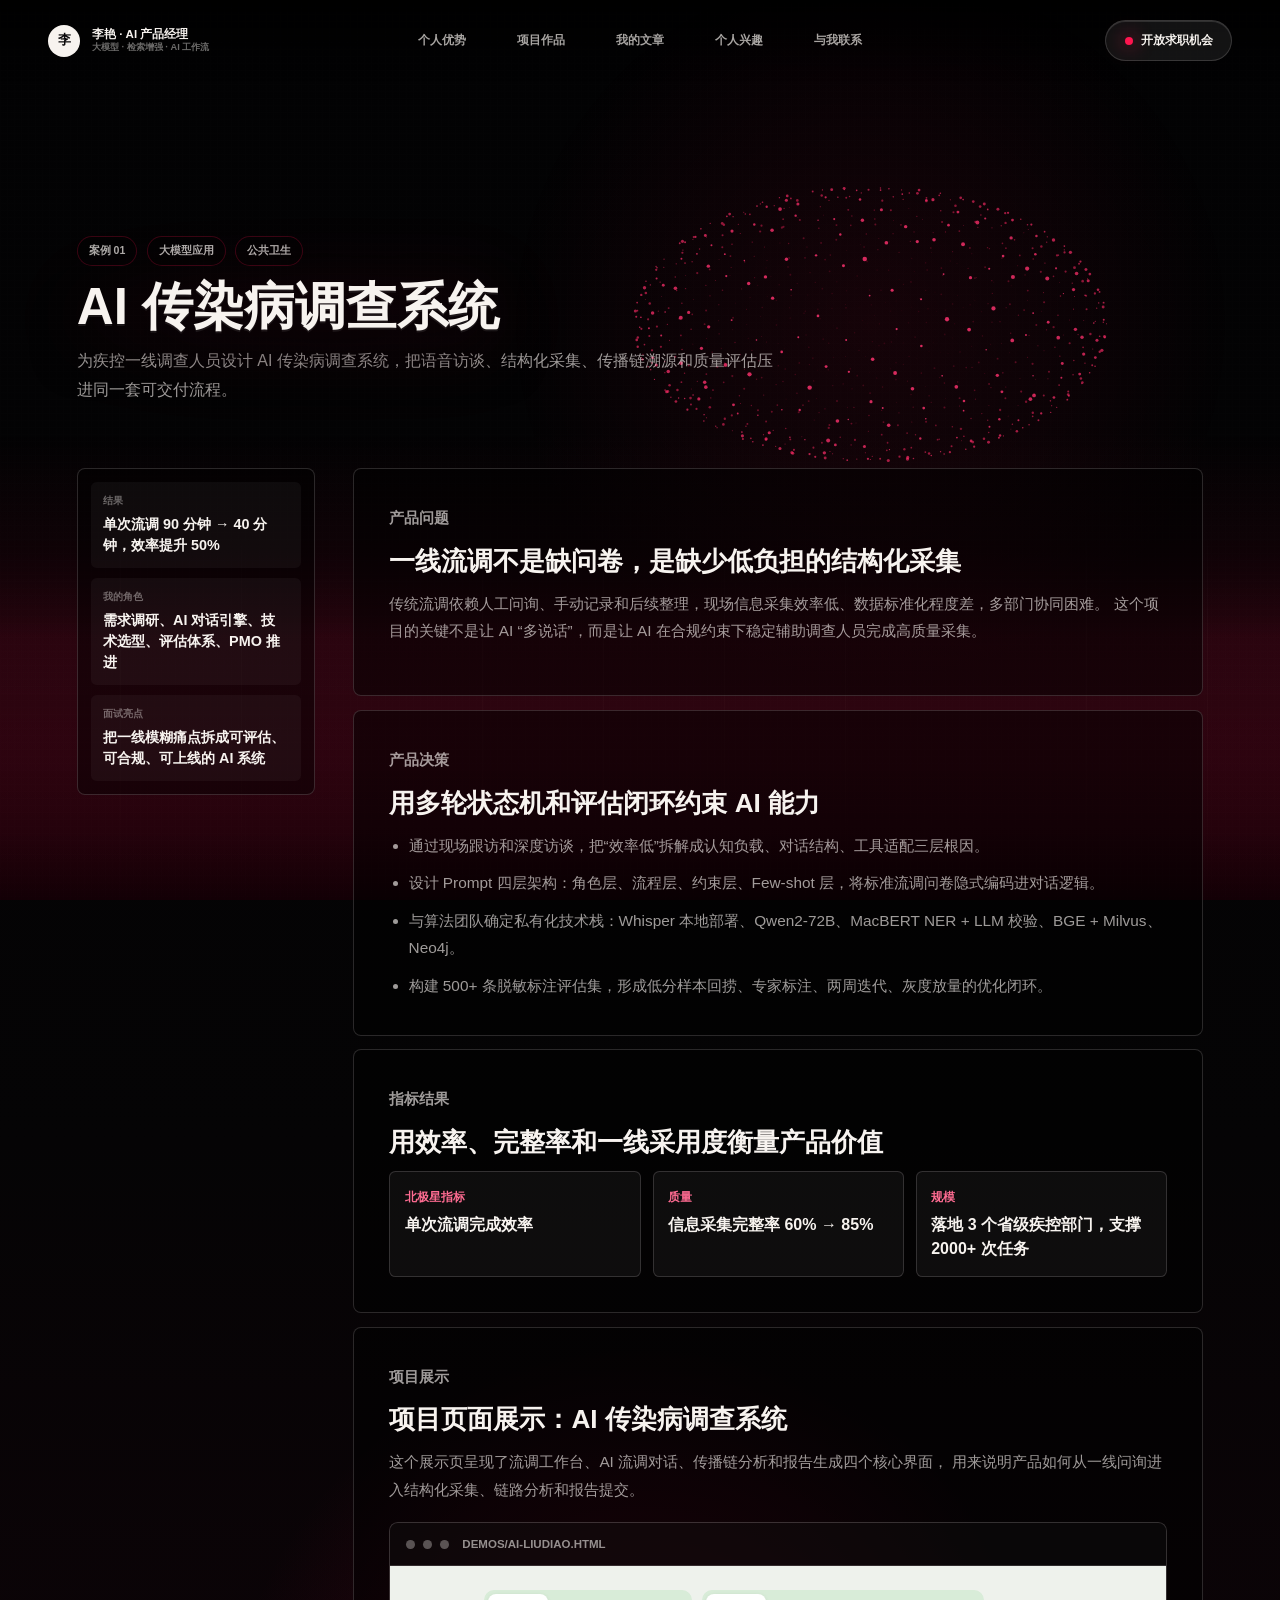
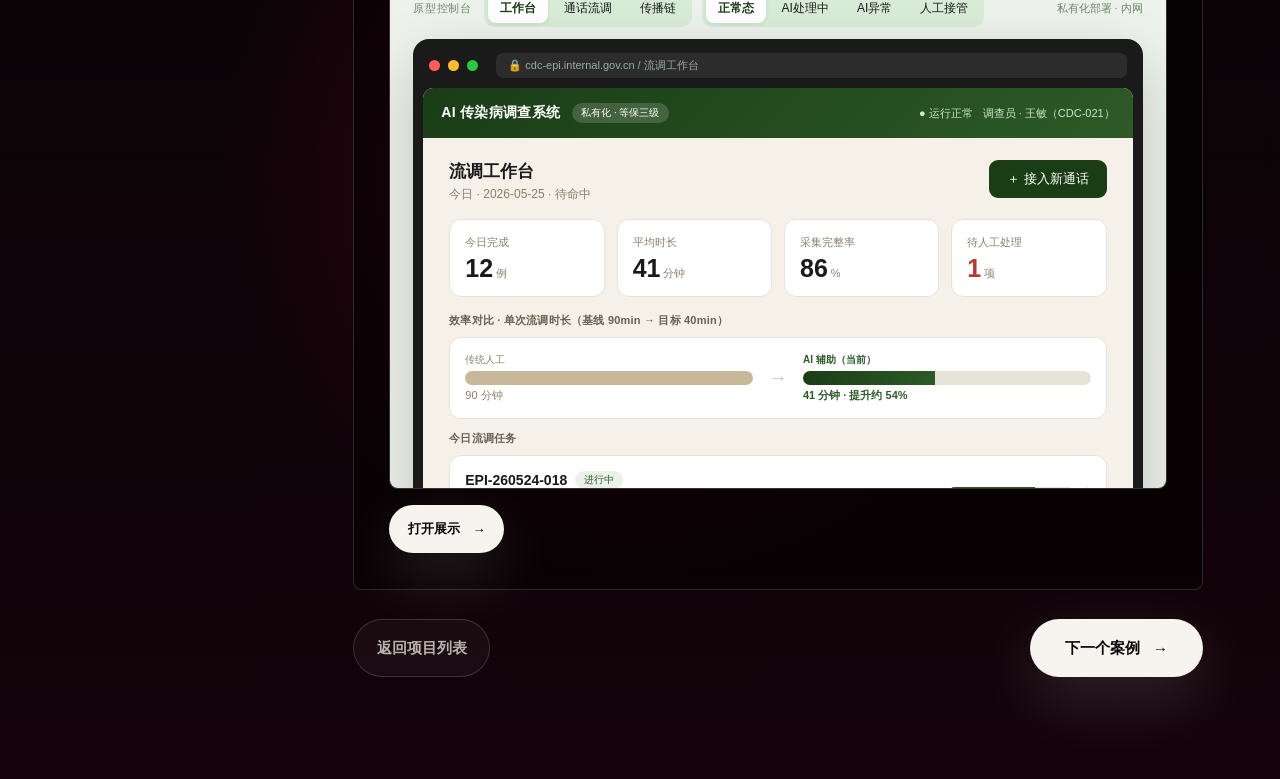
==== cases/agent.html @ 1dc25d62 "Replace all files with LIYANAI.COM local project files - Remove old particle-effect files, CONFIG.js" ====
<!DOCTYPE html>
<html lang="zh-CN">
  <head>
    <meta charset="UTF-8" />
    <meta name="viewport" content="width=device-width, initial-scale=1.0" />
    <title>Case 01 · AI 传染病调查系统</title>
    <meta name="description" content="李艳 AI 产品经理作品集案例：AI 传染病调查系统的对话引擎、信息抽取、评估体系和合规落地。" />
    <link rel="stylesheet" href="../styles.css" />
  </head>
  <body class="detail-page">
    <canvas id="particle-field" aria-hidden="true"></canvas>
    <div class="grain" aria-hidden="true"></div>

    <header class="site-header">
      <a class="brand" href="../index.html#top" aria-label="返回首页">
        <span class="brand-mark">李</span>
        <span>
          <strong>李艳 · AI 产品经理</strong>
          <small>大模型 · 检索增强 · AI 工作流</small>
        </span>
      </a>
      <nav class="main-nav" aria-label="主导航">
        <a href="../index.html#profile">个人优势</a>
        <a href="../index.html#work">项目作品</a>
        <a href="../index.html#writing">我的文章</a>
        <a href="../index.html#interest">个人兴趣</a>
        <a href="../index.html#contact">与我联系</a>
      </nav>
      <a class="availability" href="mailto:1836883018@qq.com">
        <span></span>
        开放求职机会
      </a>
    </header>

    <main>
      <section class="detail-hero">
        <div class="detail-hero-inner reveal">
          <div class="detail-meta">
            <span>案例 01</span>
            <span>大模型应用</span>
            <span>公共卫生</span>
          </div>
          <h1>AI 传染病调查系统</h1>
          <p>
            为疾控一线调查人员设计 AI 传染病调查系统，把语音访谈、结构化采集、传播链溯源和质量评估压进同一套可交付流程。
          </p>
        </div>
      </section>

      <section class="detail-shell">
        <aside class="detail-side reveal">
          <div>
            <span>结果</span>
            <strong>单次流调 90 分钟 → 40 分钟，效率提升 50%</strong>
          </div>
          <div>
            <span>我的角色</span>
            <strong>需求调研、AI 对话引擎、技术选型、评估体系、PMO 推进</strong>
          </div>
          <div>
            <span>面试亮点</span>
            <strong>把一线模糊痛点拆成可评估、可合规、可上线的 AI 系统</strong>
          </div>
        </aside>

        <div class="detail-content">
          <article class="detail-section reveal">
            <p class="section-kicker">产品问题</p>
            <h2>一线流调不是缺问卷，是缺少低负担的结构化采集</h2>
            <p>
              传统流调依赖人工问询、手动记录和后续整理，现场信息采集效率低、数据标准化程度差，多部门协同困难。
              这个项目的关键不是让 AI “多说话”，而是让 AI 在合规约束下稳定辅助调查人员完成高质量采集。
            </p>
          </article>

          <article class="detail-section reveal">
            <p class="section-kicker">产品决策</p>
            <h2>用多轮状态机和评估闭环约束 AI 能力</h2>
            <ul>
              <li>通过现场跟访和深度访谈，把“效率低”拆解成认知负载、对话结构、工具适配三层根因。</li>
              <li>设计 Prompt 四层架构：角色层、流程层、约束层、Few-shot 层，将标准流调问卷隐式编码进对话逻辑。</li>
              <li>与算法团队确定私有化技术栈：Whisper 本地部署、Qwen2-72B、MacBERT NER + LLM 校验、BGE + Milvus、Neo4j。</li>
              <li>构建 500+ 条脱敏标注评估集，形成低分样本回捞、专家标注、两周迭代、灰度放量的优化闭环。</li>
            </ul>
          </article>

          <article class="detail-section reveal">
            <p class="section-kicker">指标结果</p>
            <h2>用效率、完整率和一线采用度衡量产品价值</h2>
            <div class="detail-grid">
              <div>
                <span>北极星指标</span>
                <strong>单次流调完成效率</strong>
              </div>
              <div>
                <span>质量</span>
                <strong>信息采集完整率 60% → 85%</strong>
              </div>
              <div>
                <span>规模</span>
                <strong>落地 3 个省级疾控部门，支撑 2000+ 次任务</strong>
              </div>
            </div>
          </article>

          <article class="detail-section reveal">
            <p class="section-kicker">项目展示</p>
            <h2>项目页面展示：AI 传染病调查系统</h2>
            <p>
              这个展示页呈现了流调工作台、AI 流调对话、传播链分析和报告生成四个核心界面，
              用来说明产品如何从一线问询进入结构化采集、链路分析和报告提交。
            </p>
            <div class="demo-frame-shell">
              <div class="demo-frame-top">
                <span></span><span></span><span></span>
                <strong>demos/ai-liudiao.html</strong>
              </div>
              <iframe class="demo-frame" src="../demos/ai-liudiao.html" title="AI 传染病调查系统页面展示"></iframe>
            </div>
            <div class="demo-actions">
              <a class="primary-cta mini-cta" href="../demos/ai-liudiao.html" target="_blank" rel="noreferrer">
                打开展示
                <span aria-hidden="true">→</span>
              </a>
            </div>
          </article>

          <div class="detail-nav">
            <a class="ghost-cta" href="../index.html#work">返回项目列表</a>
            <a class="primary-cta" href="./rag.html">
              下一个案例
              <span aria-hidden="true">→</span>
            </a>
          </div>
        </div>
      </section>
    </main>

    <script src="../script.js"></script>
  </body>
</html>
---- styles.css ----
:root {
  --bg: #030304;
  --ink: #f7f3ef;
  --muted: rgba(247, 243, 239, 0.64);
  --soft: rgba(247, 243, 239, 0.12);
  --line: rgba(247, 243, 239, 0.16);
  --red: #ff154f;
  --red-deep: #8b052b;
  --rose: #ff6c92;
  --green: #a8ffca;
  --amber: #ffd081;
  --blue: #51a7ff;
  --panel: rgba(255, 255, 255, 0.055);
  color-scheme: dark;
}

* {
  box-sizing: border-box;
}

html {
  scroll-behavior: smooth;
}

body {
  margin: 0;
  min-height: 100vh;
  background:
    radial-gradient(circle at 50% 74%, rgba(154, 8, 48, 0.35), transparent 26rem),
    linear-gradient(180deg, #020203 0%, #050405 48%, #14030a 100%);
  color: var(--ink);
  font-family:
    Inter, "SF Pro Display", "PingFang SC", "Microsoft YaHei", Arial, sans-serif;
  letter-spacing: 0;
  overflow-x: hidden;
}

body.modal-open {
  overflow: hidden;
}

body::before {
  content: "";
  position: fixed;
  inset: auto 0 0;
  height: 42vh;
  pointer-events: none;
  background:
    linear-gradient(180deg, transparent, rgba(255, 17, 77, 0.08) 32%, rgba(4, 0, 2, 0.94)),
    repeating-linear-gradient(
      90deg,
      transparent 0 7.5rem,
      rgba(255, 255, 255, 0.025) 7.5rem 7.55rem
    );
  mask-image: linear-gradient(transparent, black 30%);
  z-index: 0;
}

a {
  color: inherit;
  text-decoration: none;
}

button {
  border: 0;
  color: inherit;
  font: inherit;
}

#particle-field {
  position: fixed;
  inset: 0;
  width: 100%;
  height: 100%;
  z-index: 0;
  pointer-events: none;
}

.grain {
  position: fixed;
  inset: 0;
  pointer-events: none;
  opacity: 0.18;
  z-index: 1;
  background-image:
    linear-gradient(rgba(255, 255, 255, 0.03) 1px, transparent 1px),
    linear-gradient(90deg, rgba(255, 255, 255, 0.025) 1px, transparent 1px);
  background-size: 7px 7px;
  mix-blend-mode: overlay;
}

.site-header {
  position: fixed;
  top: 0;
  left: 0;
  right: 0;
  z-index: 10;
  display: grid;
  grid-template-columns: 1fr auto 1fr;
  align-items: center;
  gap: 1rem;
  padding: 1.25rem clamp(1rem, 4vw, 3rem);
  background: linear-gradient(180deg, rgba(0, 0, 0, 0.78), transparent);
}

.brand,
.availability,
.main-nav {
  display: flex;
  align-items: center;
}

.brand {
  justify-self: start;
  gap: 0.75rem;
  min-width: 0;
}

.brand-mark {
  display: grid;
  width: 2rem;
  height: 2rem;
  place-items: center;
  border-radius: 50%;
  background: var(--ink);
  color: #080709;
  font-size: 0.8rem;
  font-weight: 900;
}

.brand strong,
.brand small,
.main-nav a,
.availability,
.eyebrow,
.section-kicker,
.work-index {
  font-size: 0.72rem;
  font-weight: 800;
  text-transform: uppercase;
}

.brand strong,
.brand small {
  display: block;
  line-height: 1;
}

.brand small {
  margin-top: 0.2rem;
  color: rgba(247, 243, 239, 0.44);
  font-size: 0.58rem;
}

.main-nav {
  justify-self: center;
  gap: clamp(1.2rem, 4vw, 3.3rem);
}

.main-nav a {
  color: rgba(247, 243, 239, 0.68);
  transition: color 180ms ease;
}

.main-nav a:hover {
  color: var(--ink);
}

.availability {
  justify-self: end;
  gap: 0.5rem;
  width: fit-content;
  padding: 0.75rem 1.15rem;
  border: 1px solid var(--line);
  border-radius: 999px;
  background: rgba(255, 255, 255, 0.07);
  box-shadow: inset 0 1px 0 rgba(255, 255, 255, 0.12);
  cursor: pointer;
}

.availability span,
.eyebrow span {
  width: 0.5rem;
  height: 0.5rem;
  border-radius: 50%;
  background: var(--red);
  box-shadow: 0 0 1.2rem var(--red);
}

main {
  position: relative;
  z-index: 2;
}

.hero {
  min-height: 100svh;
  display: grid;
  grid-template-columns: minmax(0, 0.95fr) minmax(20rem, 0.55fr);
  align-items: center;
  gap: clamp(2rem, 6vw, 5.5rem);
  padding: 8rem clamp(1rem, 6vw, 6rem) 5rem;
  position: relative;
}

.hero-core {
  width: min(56rem, 100%);
  text-align: left;
  position: relative;
  z-index: 2;
}

.eyebrow {
  display: inline-flex;
  align-items: center;
  gap: 0.65rem;
  margin: 0 0 1.55rem;
  padding: 0.58rem 0.9rem;
  color: rgba(247, 243, 239, 0.7);
  border: 1px solid rgba(255, 21, 79, 0.2);
  border-radius: 999px;
  background: rgba(0, 0, 0, 0.36);
  backdrop-filter: blur(10px);
}

h1,
h2,
h3,
p {
  margin-top: 0;
}

h1 {
  margin-bottom: 1.3rem;
  font-family:
    "SF Pro Display", "PingFang SC", "Microsoft YaHei", Inter, Arial, sans-serif;
  font-size: clamp(3.6rem, 8.8vw, 8rem);
  line-height: 0.92;
  font-weight: 900;
  letter-spacing: 0;
  text-transform: none;
  text-shadow:
    0 0.1rem 0 rgba(255, 255, 255, 0.08),
    0 1.6rem 3rem rgba(0, 0, 0, 0.68);
  filter: drop-shadow(0 0 2.2rem rgba(255, 21, 79, 0.12));
}

h1 span {
  display: block;
}

h1 span:first-child {
  color: rgba(247, 243, 239, 0.78);
  font-size: 0.48em;
  line-height: 1.05;
}

h1 span:last-child {
  background: linear-gradient(90deg, var(--ink), rgba(255, 255, 255, 0.82), var(--rose));
  -webkit-background-clip: text;
  background-clip: text;
  color: transparent;
}

.hero-tags {
  display: flex;
  flex-wrap: wrap;
  gap: 0.65rem;
  margin: 0 0 1.5rem;
}

.hero-tags span {
  padding: 0.58rem 0.78rem;
  border: 1px solid rgba(255, 21, 79, 0.2);
  border-radius: 999px;
  background: rgba(255, 255, 255, 0.045);
  color: rgba(247, 243, 239, 0.74);
  font-size: 0.76rem;
  font-weight: 850;
}

.robot-hero {
  position: absolute;
  right: clamp(1rem, 2.4vw, 2.8rem);
  top: 23%;
  display: grid;
  justify-items: center;
  gap: 1rem;
  z-index: 3;
  transform: scale(0.9);
  transform-origin: top right;
}

.robot-bot {
  position: relative;
  display: block;
  width: 4.4rem;
  height: 5.8rem;
  filter: drop-shadow(0 1rem 1.8rem rgba(81, 167, 255, 0.25));
  animation: botFloat 3.8s ease-in-out infinite;
}

.robot-antenna {
  position: absolute;
  left: 50%;
  top: 0;
  width: 1.7rem;
  height: 1.4rem;
  border-top: 2px solid rgba(81, 167, 255, 0.85);
  border-right: 2px solid rgba(81, 167, 255, 0.85);
  transform: translateX(-4%) rotate(-22deg);
}

.robot-antenna::after {
  content: "";
  position: absolute;
  right: -0.35rem;
  top: -0.35rem;
  width: 0.55rem;
  height: 0.55rem;
  border-radius: 0.15rem;
  background: var(--blue);
  box-shadow: 0 0 0.9rem var(--blue);
}

.robot-head {
  position: absolute;
  left: 50%;
  top: 1rem;
  display: block;
  width: 3.6rem;
  height: 3rem;
  transform: translateX(-50%);
  border: 0.22rem solid rgba(255, 255, 255, 0.9);
  border-radius: 0.55rem;
  background:
    radial-gradient(circle at 20% 75%, var(--rose) 0 0.18rem, transparent 0.2rem),
    linear-gradient(145deg, #72beff, #216ddf);
  box-shadow:
    inset 0 0.25rem 0 rgba(255, 255, 255, 0.22),
    0 0 1.2rem rgba(81, 167, 255, 0.32);
}

.robot-head::before,
.robot-head::after {
  content: "";
  position: absolute;
  top: 0.95rem;
  width: 0.28rem;
  height: 0.56rem;
  border-radius: 999px;
  background: #0b1f3a;
}

.robot-head::before {
  left: 1rem;
}

.robot-head::after {
  right: 1rem;
}

.robot-head i {
  position: absolute;
  bottom: 0.7rem;
  width: 0.45rem;
  height: 0.45rem;
  border-radius: 50%;
  background: var(--rose);
}

.robot-head i:first-child {
  left: 0.45rem;
}

.robot-head i:last-child {
  right: 0.45rem;
}

.robot-body {
  position: absolute;
  left: 50%;
  bottom: 0.18rem;
  width: 2.2rem;
  height: 1.85rem;
  transform: translateX(-50%);
  border: 0.18rem solid rgba(255, 255, 255, 0.86);
  border-radius: 0.35rem;
  background: linear-gradient(180deg, #f4f7ff, #a9c7ff);
}

.robot-body::before,
.robot-body::after {
  content: "";
  position: absolute;
  top: 0.08rem;
  width: 0.38rem;
  height: 1.35rem;
  border-radius: 999px;
  background: rgba(255, 255, 255, 0.9);
}

.robot-body::before {
  left: -0.7rem;
  transform: rotate(30deg);
}

.robot-body::after {
  right: -0.7rem;
  transform: rotate(-30deg);
}

.robot-bubble {
  width: 13.5rem;
  padding: 0.85rem 1rem;
  border: 1px solid rgba(255, 255, 255, 0.16);
  border-radius: 0.5rem;
  background: rgba(0, 0, 0, 0.46);
  backdrop-filter: blur(18px);
}

.robot-bubble span,
.assistant-status {
  color: var(--rose);
  font-size: 0.66rem;
  font-weight: 900;
  text-transform: uppercase;
}

.robot-bubble strong {
  display: block;
  margin-top: 0.4rem;
  font-size: 0.8rem;
  line-height: 1.45;
}

@keyframes botFloat {
  0%,
  100% {
    transform: translateY(0);
  }
  50% {
    transform: translateY(-0.55rem);
  }
}

.hero-copy {
  width: min(39rem, 100%);
  margin: 0 0 2.2rem;
  color: var(--muted);
  font-size: clamp(1rem, 1.55vw, 1.15rem);
  line-height: 1.9;
}

.hero-copy strong {
  color: var(--ink);
}

.hero-actions,
.contact-actions {
  display: flex;
  justify-content: flex-start;
  align-items: center;
  gap: 1rem;
  flex-wrap: wrap;
}

.primary-cta,
.ghost-cta {
  display: inline-flex;
  min-height: 3.6rem;
  align-items: center;
  justify-content: center;
  gap: 0.8rem;
  border-radius: 999px;
  font-size: 0.95rem;
  font-weight: 900;
  cursor: pointer;
  transition:
    transform 180ms ease,
    box-shadow 180ms ease,
    border-color 180ms ease,
    background 180ms ease;
}

.primary-cta {
  padding: 0 2.2rem;
  background: var(--ink);
  color: #070607;
  box-shadow: 0 1.4rem 4rem rgba(255, 255, 255, 0.14);
}

.ghost-cta {
  padding: 0 1.4rem;
  border: 1px solid var(--line);
  color: rgba(247, 243, 239, 0.72);
  background: rgba(255, 255, 255, 0.035);
}

.primary-cta:hover,
.ghost-cta:hover {
  transform: translateY(-2px);
}

.primary-cta:hover {
  box-shadow: 0 1.4rem 4.8rem rgba(255, 21, 79, 0.24);
}

.ghost-cta:hover {
  color: var(--ink);
  border-color: rgba(247, 243, 239, 0.36);
}

.hero-panel {
  display: none;
  position: absolute;
  right: clamp(1rem, 4vw, 4rem);
  bottom: clamp(0.5rem, 2vh, 1.2rem);
  width: min(20rem, calc(100% - 2rem));
  gap: 0.1rem;
  padding: 0.85rem;
  border: 1px solid var(--line);
  border-radius: 0.5rem;
  background: rgba(8, 7, 8, 0.58);
  backdrop-filter: blur(18px);
  box-shadow: 0 1.4rem 4rem rgba(0, 0, 0, 0.34);
  opacity: 0.78;
}

.hero-showcase {
  position: relative;
  z-index: 2;
  display: grid;
  gap: 0.85rem;
  width: min(26rem, 100%);
}

.hero-person {
  display: grid;
  grid-template-columns: 4.4rem minmax(0, 1fr);
  align-items: center;
  gap: 0.9rem;
  padding: 0.85rem;
  border: 1px solid rgba(255, 21, 79, 0.22);
  border-radius: 0.7rem;
  background:
    linear-gradient(135deg, rgba(255, 21, 79, 0.16), rgba(255, 255, 255, 0.035)),
    rgba(0, 0, 0, 0.5);
  box-shadow:
    0 1.6rem 4rem rgba(0, 0, 0, 0.28),
    inset 0 1px 0 rgba(255, 255, 255, 0.1);
  backdrop-filter: blur(18px);
}

.hero-person img {
  width: 4.4rem;
  height: 4.4rem;
  object-fit: cover;
  object-position: 50% 28%;
  border: 1px solid rgba(247, 243, 239, 0.22);
  border-radius: 0.55rem;
  box-shadow: 0 0 2rem rgba(255, 21, 79, 0.18);
}

.hero-person span {
  display: block;
  color: var(--rose);
  font-size: 0.7rem;
  font-weight: 900;
}

.hero-person strong {
  display: block;
  margin-top: 0.18rem;
  font-size: 1.06rem;
  line-height: 1.25;
}

.hero-person p {
  margin: 0.32rem 0 0;
  color: var(--muted);
  font-size: 0.76rem;
  line-height: 1.45;
}

.hero-proof {
  position: relative;
  display: grid;
  gap: 0.85rem;
  padding: 1rem;
  border: 1px solid var(--line);
  border-radius: 0.7rem;
  background:
    linear-gradient(135deg, rgba(255, 21, 79, 0.12), rgba(255, 255, 255, 0.035)),
    rgba(0, 0, 0, 0.48);
  box-shadow:
    0 2rem 5rem rgba(0, 0, 0, 0.36),
    inset 0 1px 0 rgba(255, 255, 255, 0.09);
  backdrop-filter: blur(18px);
}

.hero-proof::before {
  content: "";
  position: absolute;
  inset: -5rem -3rem auto auto;
  width: 13rem;
  height: 13rem;
  border-radius: 50%;
  background: radial-gradient(circle, rgba(255, 21, 79, 0.2), transparent 68%);
  pointer-events: none;
}

.hero-proof div {
  position: relative;
  display: grid;
  gap: 0.35rem;
  min-height: 6.2rem;
  padding: 0.9rem;
  border: 1px solid rgba(247, 243, 239, 0.12);
  border-radius: 0.45rem;
  background: rgba(255, 255, 255, 0.045);
}

.hero-proof span {
  color: var(--rose);
  font-size: 0.72rem;
  font-weight: 900;
}

.hero-proof strong {
  font-size: 1.02rem;
  line-height: 1.35;
}

.hero-proof p {
  margin: 0;
  color: var(--muted);
  line-height: 1.55;
}

.panel-line {
  display: grid;
  gap: 0.25rem;
  padding: 0.85rem;
  border-radius: 0.35rem;
  background: rgba(255, 255, 255, 0.035);
}

.panel-line span {
  color: rgba(247, 243, 239, 0.38);
  font-size: 0.67rem;
  font-weight: 800;
}

.panel-line strong {
  font-size: 0.9rem;
}

.section {
  padding: clamp(5.5rem, 10vw, 8rem) clamp(1rem, 6vw, 6rem);
}

.section-kicker {
  color: var(--red);
  margin-bottom: 0.9rem;
}

.section-head {
  width: min(76rem, 100%);
  margin-bottom: 2.2rem;
}

.section-head h2,
.contact-shell h2 {
  margin-bottom: 1rem;
  font-size: clamp(1.9rem, 3.1vw, 3.05rem);
  line-height: 1.06;
  font-weight: 900;
  letter-spacing: 0;
}

.section-head p,
.contact-shell p {
  color: var(--muted);
  font-size: 1.02rem;
  line-height: 1.85;
}

.profile-grid {
  display: grid;
  grid-template-columns: repeat(4, minmax(0, 1fr));
  gap: 0.9rem;
}

.profile-card {
  min-height: 18rem;
  padding: 1.2rem;
  border: 1px solid var(--line);
  border-radius: 0.45rem;
  background:
    linear-gradient(180deg, rgba(255, 255, 255, 0.075), rgba(255, 255, 255, 0.028)),
    rgba(0, 0, 0, 0.35);
  box-shadow: inset 0 1px 0 rgba(255, 255, 255, 0.1);
}

.profile-card span,
.work-index {
  color: var(--rose);
}

.profile-card h3 {
  margin: 5rem 0 0.8rem;
  font-size: 1.4rem;
}

.profile-card p {
  color: var(--muted);
  line-height: 1.75;
}

.work-list {
  display: grid;
  gap: 1rem;
}

.work-item {
  display: grid;
  grid-template-columns: minmax(18rem, 0.85fr) minmax(18rem, 1fr);
  min-height: 28rem;
  border: 1px solid var(--line);
  border-radius: 0.5rem;
  overflow: hidden;
  background: rgba(0, 0, 0, 0.46);
  cursor: pointer;
  transition:
    border-color 180ms ease,
    box-shadow 180ms ease,
    transform 180ms ease;
}

.work-item:hover,
.work-item:focus-within {
  border-color: rgba(255, 21, 79, 0.46);
  box-shadow: 0 1.6rem 5rem rgba(255, 21, 79, 0.12);
  transform: translateY(-2px);
}

.work-visual {
  position: relative;
  min-height: 22rem;
  overflow: hidden;
  border-right: 1px solid var(--line);
  background:
    linear-gradient(135deg, rgba(255, 21, 79, 0.28), rgba(0, 0, 0, 0.05) 42%),
    #080607;
}

.work-visual::before {
  content: "";
  position: absolute;
  inset: 0;
  background:
    linear-gradient(rgba(255, 255, 255, 0.045) 1px, transparent 1px),
    linear-gradient(90deg, rgba(255, 255, 255, 0.035) 1px, transparent 1px);
  background-size: 3.5rem 3.5rem;
  mask-image: linear-gradient(135deg, black, transparent 72%);
}

.work-copy {
  display: flex;
  flex-direction: column;
  justify-content: center;
  padding: clamp(1.4rem, 4vw, 3.2rem);
}

.work-copy h3 {
  margin-bottom: 1rem;
  font-size: clamp(2rem, 4vw, 4rem);
  line-height: 1;
}

.work-copy p:not(.work-index) {
  color: var(--muted);
  font-size: 1.02rem;
  line-height: 1.85;
}

.work-copy dl {
  display: grid;
  grid-template-columns: repeat(2, minmax(0, 1fr));
  gap: 0.75rem;
  margin: 1.6rem 0 0;
}

.work-copy dl div {
  min-height: 5.4rem;
  padding: 1rem;
  border: 1px solid var(--line);
  border-radius: 0.4rem;
  background: rgba(255, 255, 255, 0.045);
}

.work-actions {
  display: flex;
  gap: 0.8rem;
  flex-wrap: wrap;
  margin-top: 1.4rem;
}

.mini-cta {
  min-height: 3rem;
  padding: 0 1.15rem;
  font-size: 0.82rem;
}

dt {
  color: rgba(247, 243, 239, 0.4);
  font-size: 0.72rem;
  font-weight: 800;
  text-transform: uppercase;
}

dd {
  margin: 0.35rem 0 0;
  font-weight: 800;
}

.case-screen {
  position: absolute;
  inset: 2rem;
  border: 1px solid rgba(247, 243, 239, 0.16);
  border-radius: 0.65rem;
  background:
    radial-gradient(circle at 50% 20%, rgba(255, 21, 79, 0.16), transparent 13rem),
    linear-gradient(180deg, rgba(255, 255, 255, 0.075), rgba(255, 255, 255, 0.025)),
    rgba(0, 0, 0, 0.46);
  box-shadow:
    0 1.4rem 3rem rgba(0, 0, 0, 0.34),
    inset 0 1px 0 rgba(255, 255, 255, 0.1);
  overflow: hidden;
}

.case-screen::before {
  content: "";
  position: absolute;
  inset: 0;
  background:
    linear-gradient(rgba(255, 255, 255, 0.035) 1px, transparent 1px),
    linear-gradient(90deg, rgba(255, 255, 255, 0.03) 1px, transparent 1px);
  background-size: 3.2rem 3.2rem;
  opacity: 0.58;
  pointer-events: none;
}

.case-screen > * {
  position: relative;
  z-index: 1;
}

.case-screen-top {
  display: flex;
  align-items: center;
  gap: 0.55rem;
  height: 3.1rem;
  padding: 0 1rem;
  border-bottom: 1px solid rgba(247, 243, 239, 0.12);
  background: rgba(0, 0, 0, 0.24);
}

.case-screen-top span {
  width: 0.55rem;
  height: 0.55rem;
  border-radius: 50%;
  background: var(--red);
  box-shadow:
    0 0 0.9rem rgba(255, 21, 79, 0.72),
    1.1rem 0 rgba(247, 243, 239, 0.28),
    2.2rem 0 rgba(247, 243, 239, 0.18);
}

.case-screen-top strong,
.agent-transcript span,
.triage-priority span,
.triage-rules span,
.growth-command span,
.growth-output span,
.growth-score span {
  color: rgba(247, 243, 239, 0.46);
  font-size: 0.7rem;
  font-weight: 850;
}

.case-screen-top strong {
  margin-left: 2rem;
}

.agent-map {
  position: absolute;
  inset: 4.2rem 1.4rem 7.2rem;
}

.agent-map::before {
  content: "";
  position: absolute;
  left: 50%;
  top: 52%;
  width: 10rem;
  height: 10rem;
  border: 1px solid rgba(255, 21, 79, 0.28);
  border-radius: 50%;
  transform: translate(-50%, -50%);
  box-shadow:
    0 0 0 2rem rgba(255, 21, 79, 0.035),
    inset 0 0 2rem rgba(255, 21, 79, 0.08);
}

.agent-node {
  position: absolute;
  display: grid;
  min-width: 4.8rem;
  min-height: 4.8rem;
  place-items: center;
  border: 1px solid rgba(247, 243, 239, 0.22);
  border-radius: 50%;
  background:
    radial-gradient(circle, rgba(255, 21, 79, 0.62), rgba(255, 21, 79, 0.1) 58%, rgba(0, 0, 0, 0.62));
  box-shadow: 0 0 2.2rem rgba(255, 21, 79, 0.28);
  font-size: 0.76rem;
  font-weight: 900;
}

.node-main {
  left: 50%;
  top: 46%;
  transform: translate(-50%, -50%);
}

.node-b {
  left: 7%;
  top: 18%;
}

.node-c {
  right: 5%;
  bottom: 6%;
}

.agent-line {
  position: absolute;
  left: 50%;
  top: 48%;
  width: 34%;
  height: 1px;
  background: linear-gradient(90deg, rgba(255, 255, 255, 0.55), transparent);
  transform-origin: left center;
}

.line-a {
  transform: rotate(204deg);
}

.line-b {
  transform: rotate(28deg);
}

.agent-transcript {
  position: absolute;
  left: 1.2rem;
  right: 1.2rem;
  bottom: 1.2rem;
  padding: 0.9rem 1rem;
  border: 1px solid rgba(247, 243, 239, 0.14);
  border-radius: 0.45rem;
  background: rgba(0, 0, 0, 0.5);
}

.agent-transcript strong {
  display: block;
  margin-top: 0.35rem;
  font-size: 0.92rem;
  line-height: 1.45;
}

.case-screen-triage {
  display: grid;
  grid-template-columns: 1fr 1.1fr;
  gap: 0.85rem;
  padding: 1.15rem;
}

.triage-priority {
  display: grid;
  align-content: center;
  gap: 0.5rem;
  min-height: 12rem;
  padding: 1rem;
  border: 1px solid rgba(255, 21, 79, 0.26);
  border-radius: 0.55rem;
  background:
    radial-gradient(circle at 50% 45%, rgba(255, 21, 79, 0.32), transparent 5rem),
    rgba(0, 0, 0, 0.44);
}

.triage-priority strong {
  color: var(--ink);
  font-size: clamp(3.5rem, 8vw, 5.6rem);
  line-height: 0.9;
  font-weight: 950;
}

.triage-priority small {
  color: var(--rose);
  font-size: 0.86rem;
  font-weight: 900;
}

.triage-vitals {
  display: grid;
  gap: 0.65rem;
}

.triage-vitals span,
.triage-rules {
  border: 1px solid rgba(247, 243, 239, 0.14);
  border-radius: 0.45rem;
  background: rgba(255, 255, 255, 0.045);
}

.triage-vitals span {
  display: flex;
  align-items: center;
  min-height: 3.8rem;
  padding: 0 0.95rem;
  color: rgba(247, 243, 239, 0.86);
  font-size: 0.92rem;
  font-weight: 850;
}

.triage-rules {
  grid-column: 1 / -1;
  padding: 0.95rem 1rem;
}

.triage-rules strong {
  display: block;
  margin-top: 0.35rem;
  font-size: 0.95rem;
  line-height: 1.45;
}

.case-screen-growth {
  display: grid;
  grid-template-rows: auto 1fr auto;
  gap: 0.85rem;
  padding: 1.15rem;
}

.growth-metrics {
  display: grid;
  grid-template-columns: 1.15fr 0.9fr 0.9fr;
  gap: 0.62rem;
}

.growth-metrics div,
.growth-chart,
.growth-funnel {
  border: 1px solid rgba(247, 243, 239, 0.14);
  border-radius: 0.5rem;
  background: rgba(0, 0, 0, 0.42);
}

.growth-metrics div {
  min-height: 4.9rem;
  padding: 0.75rem 0.85rem;
}

.growth-metrics span,
.growth-funnel span {
  color: rgba(247, 243, 239, 0.46);
  font-size: 0.68rem;
  font-weight: 850;
}

.growth-metrics strong {
  display: block;
  margin-top: 0.35rem;
  color: var(--ink);
  font-size: 1.28rem;
  line-height: 1;
  font-weight: 950;
}

.growth-metrics div:first-child strong {
  color: var(--amber);
  font-size: 1.75rem;
}

.growth-chart {
  position: relative;
  min-height: 11.6rem;
  overflow: hidden;
  background:
    linear-gradient(rgba(255, 255, 255, 0.038) 1px, transparent 1px),
    linear-gradient(90deg, rgba(255, 255, 255, 0.032) 1px, transparent 1px),
    radial-gradient(circle at 82% 22%, rgba(255, 21, 79, 0.28), transparent 8rem),
    rgba(0, 0, 0, 0.44);
  background-size: 100% 25%, 20% 100%, auto, auto;
}

.growth-chart::before {
  content: "内容增长趋势";
  position: absolute;
  left: 0.9rem;
  top: 0.75rem;
  color: rgba(247, 243, 239, 0.46);
  font-size: 0.68rem;
  font-weight: 850;
}

.growth-chart::after {
  content: "";
  position: absolute;
  left: 7%;
  right: 8%;
  bottom: 16%;
  height: 44%;
  background: linear-gradient(180deg, rgba(255, 21, 79, 0.18), rgba(255, 21, 79, 0));
  clip-path: polygon(0 78%, 25% 62%, 50% 43%, 75% 26%, 100% 6%, 100% 100%, 0 100%);
}

.chart-line {
  position: absolute;
  left: 7%;
  right: 8%;
  bottom: 18%;
  height: 52%;
  background: var(--red);
  clip-path: polygon(0 82%, 25% 66%, 50% 45%, 75% 27%, 100% 8%, 100% 13%, 75% 32%, 50% 50%, 25% 71%, 0 87%);
  filter: drop-shadow(0 0 0.8rem rgba(255, 21, 79, 0.45));
}

.growth-chart i {
  position: absolute;
  left: var(--x);
  top: var(--y);
  width: 0.64rem;
  height: 0.64rem;
  border: 2px solid rgba(255, 255, 255, 0.86);
  border-radius: 50%;
  background: var(--red);
  box-shadow: 0 0 1.2rem rgba(255, 21, 79, 0.72);
}

.growth-funnel {
  display: grid;
  gap: 0.55rem;
  padding: 0.8rem 0.9rem;
}

.growth-funnel div {
  display: grid;
  grid-template-columns: 4rem minmax(0, 1fr);
  align-items: center;
  gap: 0.7rem;
}

.growth-funnel strong {
  display: block;
  height: 0.62rem;
  border-radius: 999px;
  background:
    linear-gradient(90deg, var(--red), var(--rose)) 0 / var(--w) 100% no-repeat,
    rgba(255, 255, 255, 0.08);
  box-shadow: 0 0 1rem rgba(255, 21, 79, 0.16);
}

.signal-section {
  padding-top: 2rem;
}

.assistant-section {
  padding-top: clamp(3.5rem, 7vw, 5.8rem);
}

.assistant-shell {
  display: grid;
  grid-template-columns: minmax(14rem, 0.58fr) minmax(0, 1.42fr);
  gap: clamp(1rem, 3vw, 2.2rem);
  align-items: stretch;
  padding: clamp(1.15rem, 3vw, 2.2rem);
  border: 1px solid var(--line);
  border-radius: 0.6rem;
  background:
    linear-gradient(135deg, rgba(255, 21, 79, 0.2), rgba(81, 167, 255, 0.08) 46%, rgba(0, 0, 0, 0.58)),
    rgba(0, 0, 0, 0.5);
  box-shadow: inset 0 1px 0 rgba(255, 255, 255, 0.08);
}

.assistant-visual {
  position: relative;
  display: grid;
  min-height: 18rem;
  place-items: center;
  overflow: hidden;
  border: 1px solid var(--line);
  border-radius: 0.5rem;
  background:
    radial-gradient(circle at 50% 42%, rgba(81, 167, 255, 0.26), transparent 13rem),
    linear-gradient(rgba(255, 255, 255, 0.035) 1px, transparent 1px),
    linear-gradient(90deg, rgba(255, 255, 255, 0.03) 1px, transparent 1px),
    rgba(0, 0, 0, 0.38);
  background-size: auto, 2.6rem 2.6rem, 2.6rem 2.6rem, auto;
}

.robot-bot-large {
  width: 4.4rem;
  height: 5.8rem;
  transform: scale(1.28);
}

.assistant-status {
  position: absolute;
  left: 0.85rem;
  bottom: 0.85rem;
  display: inline-flex;
  align-items: center;
  gap: 0.5rem;
  padding: 0.55rem 0.7rem;
  border: 1px solid rgba(255, 255, 255, 0.14);
  border-radius: 999px;
  background: rgba(0, 0, 0, 0.45);
}

.assistant-status span {
  width: 0.46rem;
  height: 0.46rem;
  border-radius: 50%;
  background: var(--green);
  box-shadow: 0 0 1rem var(--green);
}

.assistant-copy {
  display: flex;
  min-width: 0;
  flex-direction: column;
  justify-content: center;
}

.assistant-copy h2 {
  margin-bottom: 0.85rem;
  font-size: clamp(1.7rem, 3vw, 2.85rem);
  line-height: 1.08;
}

.assistant-copy p {
  max-width: 42rem;
  color: var(--muted);
  font-size: 0.96rem;
  line-height: 1.75;
}

.assistant-chat {
  display: grid;
  gap: 0.6rem;
  margin-top: 1.05rem;
}

.chat-line {
  width: fit-content;
  max-width: min(100%, 44rem);
  padding: 0.72rem 0.9rem;
  border: 1px solid var(--line);
  border-radius: 0.55rem;
  color: rgba(247, 243, 239, 0.84);
  font-size: 0.9rem;
  line-height: 1.58;
  background: rgba(255, 255, 255, 0.045);
}

.chat-line.user {
  justify-self: end;
  border-color: rgba(255, 21, 79, 0.3);
  color: var(--ink);
  background: rgba(255, 21, 79, 0.12);
}

.assistant-prompts {
  display: flex;
  flex-wrap: wrap;
  gap: 0.6rem;
  margin-top: 0.85rem;
}

.assistant-prompts button {
  min-height: 2.35rem;
  padding: 0 0.85rem;
  border: 1px solid var(--line);
  border-radius: 999px;
  background: rgba(255, 255, 255, 0.055);
  font-size: 0.8rem;
  font-weight: 850;
  cursor: pointer;
  transition:
    border-color 180ms ease,
    transform 180ms ease,
    background 180ms ease;
}

.assistant-prompts button:hover {
  transform: translateY(-2px);
  border-color: rgba(255, 21, 79, 0.42);
  background: rgba(255, 21, 79, 0.1);
}

.signal-board {
  display: grid;
  grid-template-columns: repeat(4, minmax(0, 1fr));
  border: 1px solid var(--line);
  border-radius: 0.5rem;
  background: rgba(0, 0, 0, 0.48);
  overflow: hidden;
}

.signal-board div {
  min-height: 12rem;
  display: grid;
  align-content: center;
  gap: 0.6rem;
  padding: 1.2rem;
  border-right: 1px solid var(--line);
}

.signal-board div:last-child {
  border-right: 0;
}

.signal-board span {
  color: var(--ink);
  font-size: clamp(2.6rem, 5vw, 5rem);
  line-height: 0.9;
  font-weight: 950;
}

.signal-board p {
  margin: 0;
  color: var(--muted);
}

.contact-section {
  padding-bottom: clamp(4rem, 8vw, 7rem);
}

.contact-shell {
  display: grid;
  grid-template-columns: minmax(0, 1fr) auto;
  align-items: end;
  gap: 2rem;
  min-height: 14rem;
  padding: clamp(1.2rem, 3.5vw, 2.5rem);
  border: 1px solid var(--line);
  border-radius: 0.5rem;
  background:
    linear-gradient(135deg, rgba(255, 21, 79, 0.2), rgba(255, 255, 255, 0.04) 38%, rgba(0, 0, 0, 0.52)),
    rgba(0, 0, 0, 0.58);
  overflow: hidden;
  position: relative;
}

.contact-shell::after {
  content: "";
  position: absolute;
  inset: 0;
  background:
    linear-gradient(90deg, transparent, rgba(255, 255, 255, 0.06), transparent),
    repeating-linear-gradient(0deg, transparent 0 2.3rem, rgba(255, 255, 255, 0.035) 2.3rem 2.35rem);
  opacity: 0.5;
  pointer-events: none;
}

.contact-shell > * {
  position: relative;
  z-index: 1;
}

.contact-shell p:not(.section-kicker) {
  max-width: 42rem;
}

.contact-actions {
  justify-content: flex-end;
}

.modal-layer {
  position: fixed;
  inset: 0;
  z-index: 40;
  display: grid;
  place-items: center;
  padding: 1rem;
  opacity: 0;
  pointer-events: none;
  transition: opacity 220ms ease;
}

.modal-layer.is-open {
  opacity: 1;
  pointer-events: auto;
}

.modal-backdrop {
  position: absolute;
  inset: 0;
  background:
    radial-gradient(circle at 50% 42%, rgba(255, 21, 79, 0.18), transparent 24rem),
    rgba(0, 0, 0, 0.72);
  backdrop-filter: blur(14px);
}

.case-modal {
  position: relative;
  width: min(56rem, 100%);
  max-height: min(48rem, calc(100svh - 2rem));
  overflow: auto;
  padding: clamp(1.4rem, 4vw, 3rem);
  border: 1px solid rgba(255, 255, 255, 0.18);
  border-radius: 0.55rem;
  background:
    linear-gradient(135deg, rgba(255, 21, 79, 0.18), rgba(255, 255, 255, 0.045) 34%, rgba(0, 0, 0, 0.72)),
    rgba(7, 5, 7, 0.92);
  box-shadow:
    0 2rem 6rem rgba(0, 0, 0, 0.62),
    inset 0 1px 0 rgba(255, 255, 255, 0.12);
  transform: translateY(18px) scale(0.98);
  transition: transform 220ms ease;
}

.modal-layer.is-open .case-modal {
  transform: translateY(0) scale(1);
}

.modal-close {
  position: absolute;
  top: 1rem;
  right: 1rem;
  display: grid;
  width: 2.4rem;
  height: 2.4rem;
  place-items: center;
  border: 1px solid var(--line);
  border-radius: 50%;
  background: rgba(255, 255, 255, 0.07);
  cursor: pointer;
  font-size: 1.3rem;
  line-height: 1;
}

.case-modal h2 {
  max-width: 44rem;
  margin-bottom: 1rem;
  font-size: clamp(2.2rem, 5vw, 5rem);
  line-height: 0.96;
  font-weight: 950;
}

.case-modal p:not(.section-kicker) {
  max-width: 44rem;
  color: var(--muted);
  font-size: 1.02rem;
  line-height: 1.85;
}

.modal-metrics,
.modal-flow {
  display: grid;
  grid-template-columns: repeat(3, minmax(0, 1fr));
  gap: 0.75rem;
  margin-top: 1.4rem;
}

.modal-metrics div,
.modal-flow div {
  min-height: 7rem;
  padding: 1rem;
  border: 1px solid var(--line);
  border-radius: 0.4rem;
  background: rgba(255, 255, 255, 0.045);
}

.modal-metrics span,
.modal-flow span {
  display: block;
  color: rgba(247, 243, 239, 0.42);
  font-size: 0.72rem;
  font-weight: 850;
  text-transform: uppercase;
}

.modal-metrics strong,
.modal-flow strong {
  display: block;
  margin-top: 0.55rem;
  font-size: 1.05rem;
  line-height: 1.45;
}

.modal-flow {
  grid-template-columns: repeat(4, minmax(0, 1fr));
}

.modal-actions {
  display: flex;
  gap: 0.85rem;
  flex-wrap: wrap;
  margin-top: 1.8rem;
}

.contact-modal {
  width: min(48rem, 100%);
}

.ai-version-widget {
  position: fixed;
  right: clamp(1rem, 3vw, 2.4rem);
  bottom: clamp(1rem, 3vw, 2rem);
  z-index: 35;
  color: var(--ink);
}

.ai-version-toggle {
  position: absolute;
  right: 0;
  bottom: 0;
  display: grid;
  width: 4.7rem;
  height: 5.25rem;
  place-items: center;
  padding: 0;
  border-radius: 0.7rem;
  border: 1px solid rgba(255, 21, 79, 0.32);
  background:
    radial-gradient(circle at 50% 28%, rgba(255, 21, 79, 0.24), transparent 58%),
    linear-gradient(180deg, rgba(255, 255, 255, 0.09), rgba(255, 255, 255, 0.03)),
    rgba(0, 0, 0, 0.78);
  color: var(--ink);
  box-shadow:
    0 0 0 0.75rem rgba(255, 21, 79, 0.035),
    0 1.4rem 3.2rem rgba(0, 0, 0, 0.46),
    inset 0 1px 0 rgba(255, 255, 255, 0.13);
  cursor: pointer;
  transition:
    transform 180ms ease,
    border-color 180ms ease,
    box-shadow 180ms ease;
}

.ai-version-toggle:hover {
  transform: translateY(-3px);
  border-color: rgba(255, 21, 79, 0.58);
  box-shadow:
    0 0 0 0.75rem rgba(255, 21, 79, 0.055),
    0 1.8rem 4rem rgba(255, 21, 79, 0.18),
    inset 0 1px 0 rgba(255, 255, 255, 0.16);
}

.ai-toggle-bot {
  transform: translateY(0.14rem) scale(0.66);
  transform-origin: center;
  animation: none;
  filter: drop-shadow(0 0.9rem 1.2rem rgba(255, 21, 79, 0.24));
}

.ai-panel-bot {
  position: absolute;
  left: 50%;
  top: 50%;
  transform: translate(-50%, -47%) scale(0.52);
  transform-origin: center;
  animation: none;
  filter: drop-shadow(0 0.7rem 1rem rgba(255, 21, 79, 0.22));
}

/* ai-version-widget robot uses default blue from .robot-bot rules */

.ai-version-avatar .robot-antenna {
  border-color: rgba(81, 167, 255, 0.85);
}

.ai-version-avatar .robot-antenna::after {
  background: var(--blue);
  box-shadow: 0 0 0.9rem var(--blue);
}

.ai-version-avatar .robot-head {
  background:
    radial-gradient(circle at 20% 75%, var(--rose) 0 0.18rem, transparent 0.2rem),
    linear-gradient(145deg, #72beff, #216ddf);
  box-shadow:
    inset 0 0.25rem 0 rgba(255, 255, 255, 0.22),
    0 0 1.2rem rgba(81, 167, 255, 0.32);
}

.ai-version-avatar .robot-head::before,
.ai-version-avatar .robot-head::after {
  background: #0b1f3a;
}

.ai-version-avatar .robot-head i {
  background: var(--rose);
}

.ai-version-avatar .robot-body {
  background: linear-gradient(180deg, #f4f7ff, #a9c7ff);
}

.ai-version-panel {
  position: absolute;
  right: 0;
  bottom: 6.4rem;
  display: grid;
  grid-template-rows: auto minmax(10.5rem, 1fr) auto auto;
  width: min(28rem, calc(100vw - 2rem));
  height: min(32rem, calc(100svh - 8.5rem));
  border: 1px solid rgba(255, 21, 79, 0.34);
  border-radius: 0.65rem;
  background:
    radial-gradient(circle at 20% 0%, rgba(255, 21, 79, 0.18), transparent 19rem),
    linear-gradient(135deg, rgba(255, 21, 79, 0.12), rgba(255, 255, 255, 0.035) 38%, rgba(0, 0, 0, 0.72)),
    rgba(7, 5, 7, 0.96);
  box-shadow:
    0 2rem 5rem rgba(0, 0, 0, 0.6),
    inset 0 1px 0 rgba(255, 255, 255, 0.12);
  backdrop-filter: blur(18px);
  opacity: 0;
  transform: translateY(1rem) scale(0.98);
  pointer-events: none;
  transition:
    opacity 180ms ease,
    transform 180ms ease;
}

.ai-version-widget.is-open .ai-version-panel {
  opacity: 1;
  transform: translateY(0) scale(1);
  pointer-events: auto;
}

.ai-version-widget.is-open .ai-version-toggle {
  opacity: 0.88;
}

.ai-version-header {
  position: relative;
  display: flex;
  align-items: center;
  gap: 0.95rem;
  padding: 1rem 1.15rem;
  border-bottom: 1px solid rgba(255, 21, 79, 0.2);
}

.ai-version-avatar {
  position: relative;
  display: grid;
  width: 3.45rem;
  height: 3.45rem;
  flex: 0 0 auto;
  place-items: center;
  overflow: hidden;
  border-radius: 0.55rem;
  border: 1px solid rgba(255, 21, 79, 0.26);
  background:
    radial-gradient(circle at 50% 28%, rgba(255, 21, 79, 0.2), transparent 58%),
    rgba(255, 255, 255, 0.055);
  box-shadow: 0 0 1.6rem rgba(255, 21, 79, 0.18);
}

.ai-version-header h2 {
  margin: 0 0 0.26rem;
  font-size: 1.28rem;
  line-height: 1;
}

.ai-version-header p {
  display: flex;
  align-items: center;
  gap: 0.55rem;
  margin: 0;
  color: var(--rose);
  font-size: 0.82rem;
  font-weight: 850;
}

.ai-version-header p span {
  width: 0.55rem;
  height: 0.55rem;
  border-radius: 50%;
  background: var(--red);
  box-shadow: 0 0 0.8rem var(--red);
}

.ai-version-close {
  margin-left: auto;
  color: rgba(247, 243, 239, 0.58);
  background: transparent;
  cursor: pointer;
  font-size: 1.65rem;
  font-weight: 850;
}

.ai-version-messages {
  display: flex;
  flex-direction: column;
  gap: 0.75rem;
  min-height: 0;
  padding: 1.15rem 1.15rem 0.8rem;
  overflow-y: auto;
}

.ai-message {
  max-width: 82%;
}

.ai-message p {
  margin: 0;
  padding: 0.82rem 0.95rem;
  border: 1px solid rgba(255, 21, 79, 0.22);
  border-radius: 0.3rem 1rem 1rem;
  background: rgba(255, 255, 255, 0.045);
  color: rgba(247, 243, 239, 0.94);
  font-size: 0.86rem;
  font-weight: 750;
  line-height: 1.62;
}

.ai-message.user {
  align-self: flex-end;
}

.ai-message.user p {
  border-color: rgba(255, 21, 79, 0.34);
  border-radius: 1rem 0.3rem 1rem 1rem;
  background: rgba(255, 21, 79, 0.12);
}

.ai-message time {
  display: block;
  margin-top: 0.48rem;
  color: rgba(247, 243, 239, 0.28);
  font-size: 0.72rem;
  font-weight: 800;
}

.ai-version-quick {
  display: flex;
  flex-wrap: wrap;
  gap: 0.5rem;
  padding: 0.25rem 1.15rem 1rem;
}

.ai-version-quick button {
  min-height: 2.25rem;
  padding: 0 0.78rem;
  border: 1px solid rgba(255, 21, 79, 0.28);
  background: rgba(255, 21, 79, 0.055);
  color: var(--ink);
  font-size: 0.78rem;
  font-weight: 850;
  cursor: pointer;
  transition:
    background 160ms ease,
    border-color 160ms ease,
    transform 160ms ease;
}

.ai-version-quick button:hover {
  transform: translateY(-2px);
  border-color: rgba(255, 21, 79, 0.6);
  background: rgba(255, 21, 79, 0.12);
}

.ai-version-form {
  display: grid;
  grid-template-columns: minmax(0, 1fr) 3.2rem;
  gap: 0.75rem;
  padding: 1rem 1.15rem 1.15rem;
  border-top: 1px solid rgba(255, 21, 79, 0.2);
}

.ai-version-form input {
  min-width: 0;
  height: 2.9rem;
  border: 1px solid rgba(255, 21, 79, 0.38);
  background: rgba(255, 255, 255, 0.045);
  color: var(--ink);
  padding: 0 0.9rem;
  outline: none;
  font: inherit;
  font-size: 0.86rem;
  font-weight: 800;
}

.ai-version-form input::placeholder {
  color: rgba(247, 243, 239, 0.34);
}

.ai-version-form button {
  display: grid;
  height: 2.9rem;
  place-items: center;
  background: var(--red);
  color: #fff;
  cursor: pointer;
  font-size: 1.25rem;
}

.detail-page main {
  min-height: 100vh;
}

.detail-hero {
  min-height: 52svh;
  display: grid;
  align-items: end;
  padding: 8rem clamp(1rem, 6vw, 6rem) 3rem;
}

.detail-hero-inner {
  width: min(58rem, 100%);
}

.detail-meta {
  display: flex;
  gap: 0.6rem;
  flex-wrap: wrap;
  margin-bottom: 1rem;
}

.detail-meta span {
  padding: 0.45rem 0.68rem;
  border: 1px solid rgba(255, 21, 79, 0.22);
  border-radius: 999px;
  background: rgba(0, 0, 0, 0.34);
  color: rgba(247, 243, 239, 0.7);
  font-size: 0.66rem;
  font-weight: 850;
  text-transform: uppercase;
}

.detail-hero h1 {
  width: min(58rem, 100%);
  margin-bottom: 1rem;
  font-size: clamp(2.2rem, 4vw, 4rem);
  line-height: 0.96;
  overflow-wrap: anywhere;
}

.detail-hero p {
  max-width: 44rem;
  color: var(--muted);
  font-size: clamp(0.95rem, 1.25vw, 1.08rem);
  line-height: 1.78;
}

.detail-shell {
  display: grid;
  grid-template-columns: minmax(12rem, 0.28fr) minmax(0, 1fr);
  gap: clamp(1rem, 3vw, 2.4rem);
  padding: 0 clamp(1rem, 6vw, 6rem) clamp(4.5rem, 8vw, 6.5rem);
}

.detail-side {
  position: sticky;
  top: 6rem;
  align-self: start;
  display: grid;
  gap: 0.6rem;
  padding: 0.8rem;
  border: 1px solid var(--line);
  border-radius: 0.5rem;
  background: rgba(0, 0, 0, 0.42);
}

.detail-side div {
  padding: 0.78rem;
  border-radius: 0.35rem;
  background: rgba(255, 255, 255, 0.04);
}

.detail-side span {
  display: block;
  color: rgba(247, 243, 239, 0.4);
  font-size: 0.64rem;
  font-weight: 850;
  text-transform: uppercase;
}

.detail-side strong {
  display: block;
  margin-top: 0.36rem;
  font-size: 0.9rem;
  line-height: 1.45;
}

.detail-content {
  display: grid;
  gap: 0.85rem;
}

.detail-section {
  padding: clamp(1.2rem, 2.8vw, 2.2rem);
  border: 1px solid var(--line);
  border-radius: 0.5rem;
  background: rgba(0, 0, 0, 0.48);
}

.detail-section h2 {
  max-width: 54rem;
  margin-bottom: 0.85rem;
  font-size: clamp(1.45rem, 2.05vw, 2.15rem);
  line-height: 1.16;
  font-weight: 900;
}

.detail-section p,
.detail-section li {
  color: var(--muted);
  font-size: 0.96rem;
  line-height: 1.78;
}

.detail-section ul {
  display: grid;
  gap: 0.65rem;
  margin: 0;
  padding-left: 1.2rem;
}

.detail-grid {
  display: grid;
  grid-template-columns: repeat(3, minmax(0, 1fr));
  gap: 0.75rem;
}

.detail-grid div {
  min-height: 6.6rem;
  padding: 0.9rem;
  border: 1px solid var(--line);
  border-radius: 0.4rem;
  background: rgba(255, 255, 255, 0.045);
}

.demo-frame-shell {
  margin-top: 1.2rem;
  overflow: hidden;
  border: 1px solid var(--line);
  border-radius: 0.55rem;
  background: rgba(255, 255, 255, 0.035);
}

.demo-frame-top {
  display: flex;
  align-items: center;
  gap: 0.5rem;
  min-height: 2.7rem;
  padding: 0 1rem;
  border-bottom: 1px solid var(--line);
  background: rgba(0, 0, 0, 0.3);
}

.demo-frame-top span {
  width: 0.55rem;
  height: 0.55rem;
  border-radius: 50%;
  background: rgba(247, 243, 239, 0.32);
}

.demo-frame-top strong {
  margin-left: 0.35rem;
  color: rgba(247, 243, 239, 0.58);
  font-size: 0.72rem;
  text-transform: uppercase;
}

.demo-frame {
  display: block;
  width: 100%;
  height: min(58vh, 34rem);
  border: 0;
  background: #050505;
}

.external-preview {
  margin-top: 1.2rem;
  overflow: hidden;
  border: 1px solid var(--line);
  border-radius: 0.55rem;
  background:
    radial-gradient(circle at 70% 28%, rgba(255, 21, 79, 0.18), transparent 15rem),
    rgba(0, 0, 0, 0.48);
}

.external-preview-top {
  display: flex;
  align-items: center;
  gap: 0.5rem;
  min-height: 2.7rem;
  padding: 0 1rem;
  border-bottom: 1px solid var(--line);
  background: rgba(0, 0, 0, 0.3);
}

.external-preview-top span {
  width: 0.55rem;
  height: 0.55rem;
  border-radius: 50%;
  background: rgba(247, 243, 239, 0.32);
}

.external-preview-top strong {
  margin-left: 0.35rem;
  color: rgba(247, 243, 239, 0.64);
  font-size: 0.72rem;
  font-weight: 850;
}

.external-preview-body {
  display: grid;
  grid-template-columns: minmax(12rem, 0.45fr) minmax(18rem, 1fr);
  gap: 0.9rem;
  min-height: 24rem;
  padding: 1rem;
  background:
    linear-gradient(rgba(255, 255, 255, 0.035) 1px, transparent 1px),
    linear-gradient(90deg, rgba(255, 255, 255, 0.03) 1px, transparent 1px);
  background-size: 3.2rem 3.2rem;
}

.preview-metrics {
  display: grid;
  gap: 0.75rem;
}

.preview-metrics div,
.preview-chart,
.preview-channel {
  border: 1px solid rgba(247, 243, 239, 0.14);
  border-radius: 0.45rem;
  background: rgba(0, 0, 0, 0.42);
}

.preview-metrics div {
  display: grid;
  align-content: center;
  min-height: 7rem;
  padding: 0.9rem;
}

.preview-metrics span,
.preview-channel span {
  color: rgba(247, 243, 239, 0.48);
  font-size: 0.72rem;
  font-weight: 850;
}

.preview-metrics strong {
  margin-top: 0.35rem;
  color: var(--ink);
  font-size: 2rem;
  line-height: 1;
  font-weight: 950;
}

.preview-metrics div:first-child strong {
  color: var(--amber);
  font-size: 2.5rem;
}

.preview-chart {
  position: relative;
  overflow: hidden;
  min-height: 17rem;
  background:
    linear-gradient(rgba(255, 255, 255, 0.04) 1px, transparent 1px),
    linear-gradient(90deg, rgba(255, 255, 255, 0.035) 1px, transparent 1px),
    radial-gradient(circle at 78% 26%, rgba(255, 21, 79, 0.22), transparent 10rem),
    rgba(0, 0, 0, 0.4);
  background-size: 100% 25%, 20% 100%, auto, auto;
}

.preview-chart::before {
  content: "内容增长趋势";
  position: absolute;
  left: 1rem;
  top: 0.9rem;
  color: rgba(247, 243, 239, 0.48);
  font-size: 0.72rem;
  font-weight: 850;
}

.preview-chart::after {
  content: "";
  position: absolute;
  left: 8%;
  right: 7%;
  bottom: 15%;
  height: 48%;
  background: linear-gradient(180deg, rgba(255, 21, 79, 0.2), rgba(255, 21, 79, 0));
  clip-path: polygon(0 82%, 25% 65%, 50% 46%, 75% 28%, 100% 8%, 100% 100%, 0 100%);
}

.preview-chart > span {
  position: absolute;
  left: 8%;
  right: 7%;
  bottom: 17%;
  height: 52%;
  background: var(--red);
  clip-path: polygon(0 84%, 25% 68%, 50% 48%, 75% 31%, 100% 10%, 100% 15%, 75% 36%, 50% 53%, 25% 73%, 0 89%);
  filter: drop-shadow(0 0 0.9rem rgba(255, 21, 79, 0.45));
}

.preview-chart i {
  position: absolute;
  left: var(--x);
  top: var(--y);
  width: 0.7rem;
  height: 0.7rem;
  border: 2px solid rgba(255, 255, 255, 0.86);
  border-radius: 50%;
  background: var(--red);
  box-shadow: 0 0 1.2rem rgba(255, 21, 79, 0.72);
}

.preview-channel {
  grid-column: 1 / -1;
  display: flex;
  gap: 0.65rem;
  flex-wrap: wrap;
  padding: 0.8rem;
}

.preview-channel span {
  padding: 0.5rem 0.7rem;
  border: 1px solid rgba(255, 21, 79, 0.2);
  border-radius: 999px;
  background: rgba(255, 21, 79, 0.06);
  color: rgba(247, 243, 239, 0.76);
}

.demo-actions {
  display: flex;
  gap: 0.75rem;
  flex-wrap: wrap;
  margin-top: 1rem;
}

.detail-grid span {
  color: var(--rose);
  font-size: 0.72rem;
  font-weight: 850;
  text-transform: uppercase;
}

.detail-grid strong {
  display: block;
  margin-top: 0.55rem;
  line-height: 1.45;
}

.detail-nav {
  display: flex;
  justify-content: space-between;
  gap: 1rem;
  flex-wrap: wrap;
  margin-top: 1rem;
}

.reveal {
  opacity: 1;
  transform: translateY(0);
  transition:
    opacity 700ms ease,
    transform 700ms ease;
}

.reveal.from-below {
  opacity: 0;
  transform: translateY(24px);
}

.reveal.from-below.is-visible {
  opacity: 1;
  transform: translateY(0);
}

@media (max-width: 980px) {
  .site-header {
    grid-template-columns: 1fr auto;
  }

  .main-nav {
    display: none;
  }

  .hero {
    grid-template-columns: 1fr;
    padding-top: 8rem;
  }

  .hero-showcase,
  .hero-proof {
    width: min(42rem, 100%);
  }

  .hero-panel {
    display: grid;
    position: relative;
    right: auto;
    bottom: auto;
    margin: 3rem auto 0;
  }

  .robot-hero {
    position: relative;
    right: auto;
    top: auto;
    margin: 2rem auto 0;
  }

  .profile-grid,
  .signal-board {
    grid-template-columns: repeat(2, minmax(0, 1fr));
  }

  .work-item {
    grid-template-columns: 1fr;
  }

  .work-visual {
    border-right: 0;
    border-bottom: 1px solid var(--line);
  }

  .contact-shell {
    grid-template-columns: 1fr;
  }

  .assistant-shell {
    grid-template-columns: 1fr;
  }

  .contact-actions {
    justify-content: flex-start;
  }

  .modal-metrics,
  .modal-flow,
  .detail-grid {
    grid-template-columns: repeat(2, minmax(0, 1fr));
  }

  .ai-version-panel {
    width: min(34rem, calc(100vw - 2rem));
  }

  .detail-shell {
    grid-template-columns: 1fr;
  }

  .detail-side {
    position: relative;
    top: auto;
  }
}

@media (max-width: 640px) {
  html,
  body {
    width: 100vw;
    overflow-x: hidden;
  }

  .site-header {
    grid-template-columns: minmax(0, 1fr) auto;
    padding: 1rem;
  }

  .brand {
    gap: 0.55rem;
  }

  .brand strong {
    font-size: 0.7rem;
  }

  .brand small {
    display: none;
  }

  .availability {
    width: 2.25rem;
    height: 2.25rem;
    justify-content: center;
    padding: 0;
    font-size: 0;
  }

  .hero {
    display: flex;
    flex-direction: column;
    align-items: flex-start;
    overflow: hidden;
    width: 100vw;
    padding-left: 0;
    padding-right: 0;
  }

  .hero-core {
    width: min(22rem, calc(100vw - 2.4rem));
    min-width: 0;
    margin-left: 1.15rem;
    margin-right: 1.15rem;
    overflow: hidden;
  }

  h1 {
    font-size: clamp(3.05rem, 14vw, 4.25rem);
    line-height: 0.9;
  }

  h1 span:first-child {
    font-size: 0.52em;
  }

  .hero-tags {
    width: min(22rem, calc(100vw - 2.4rem));
    margin-left: 1.15rem;
    margin-right: 1.15rem;
  }

  .hero-copy {
    width: 100%;
    max-width: 20.5rem;
    font-size: 0.95rem;
    overflow-wrap: anywhere;
  }

  .hero-actions {
    width: min(22rem, calc(100vw - 2.4rem));
    margin-left: 1.15rem;
    margin-right: 1.15rem;
  }

  .hero-showcase,
  .hero-proof {
    width: min(22rem, calc(100vw - 2.4rem));
    margin: 1.6rem 1.15rem 0;
  }

  .hero-showcase .hero-proof {
    width: 100%;
    margin: 0;
  }

  .hero-person {
    grid-template-columns: 3.8rem minmax(0, 1fr);
  }

  .hero-person img {
    width: 3.8rem;
    height: 3.8rem;
  }

  .hero-proof div {
    min-height: auto;
  }

  .primary-cta,
  .ghost-cta {
    width: 100%;
  }

  .work-actions {
    width: 100%;
  }

  .hero-panel {
    width: min(22rem, calc(100vw - 2.4rem));
    margin-left: 1.15rem;
    margin-right: 1.15rem;
  }

  .robot-bubble {
    width: min(22rem, calc(100vw - 2.4rem));
  }

  .profile-grid,
  .signal-board,
  .work-copy dl {
    grid-template-columns: 1fr;
  }

  .profile-card {
    min-height: 13rem;
  }

  .profile-card h3 {
    margin-top: 2.8rem;
  }

  .signal-board div {
    min-height: 9rem;
    border-right: 0;
    border-bottom: 1px solid var(--line);
  }

  .signal-board div:last-child {
    border-bottom: 0;
  }

  .work-visual {
    min-height: 18rem;
  }

  .case-screen {
    inset: 1rem;
  }

  .case-screen-agent .case-screen-top {
    height: 2.65rem;
  }

  .case-screen-top strong {
    margin-left: 1.65rem;
    font-size: 0.65rem;
  }

  .agent-map {
    inset: 3.5rem 0.8rem 6.4rem;
  }

  .agent-node {
    min-width: 4rem;
    min-height: 4rem;
    font-size: 0.68rem;
  }

  .agent-transcript {
    left: 0.8rem;
    right: 0.8rem;
    bottom: 0.8rem;
    padding: 0.72rem 0.78rem;
  }

  .agent-transcript strong,
  .triage-rules strong,
  .growth-command strong,
  .growth-output strong {
    font-size: 0.82rem;
  }

  .case-screen-triage,
  .case-screen-growth {
    gap: 0.65rem;
    padding: 0.8rem;
  }

  .triage-priority {
    min-height: 9rem;
  }

  .triage-priority strong {
    font-size: 3.2rem;
  }

  .triage-vitals span {
    min-height: 2.8rem;
    font-size: 0.78rem;
  }

  .growth-score {
    min-height: 3.6rem;
  }

  .growth-score strong {
    font-size: 1.8rem;
  }

  .assistant-visual {
    min-height: 14.5rem;
  }

  .robot-bot-large {
    transform: scale(1.05);
  }

  .modal-layer {
    padding: 0.75rem;
  }

  .case-modal {
    max-height: calc(100svh - 1.5rem);
  }

  .modal-metrics,
  .modal-flow,
  .detail-grid {
    grid-template-columns: 1fr;
  }

  .modal-actions {
    width: 100%;
  }

  .ai-version-widget {
    right: 0.85rem;
    bottom: 0.85rem;
  }

  .ai-version-toggle {
    width: 3.65rem;
    height: 3.9rem;
  }

  .ai-toggle-bot {
    transform: translateY(0.08rem) scale(0.55);
  }

  .ai-panel-bot {
    transform: translate(-50%, -47%) scale(0.46);
  }

  .ai-version-panel {
    bottom: 5rem;
    width: min(28rem, calc(100vw - 1.7rem));
    height: min(31rem, calc(100svh - 6rem));
  }

  .ai-version-header {
    padding: 1.15rem;
  }

  .ai-version-messages,
  .ai-version-quick,
  .ai-version-form {
    padding-left: 1.15rem;
    padding-right: 1.15rem;
  }

  .ai-version-form {
    grid-template-columns: minmax(0, 1fr) 3.5rem;
    gap: 0.7rem;
  }

  .detail-hero {
    min-height: 48svh;
    padding: 6.2rem 0 2.4rem;
  }

  .detail-hero-inner {
    width: min(22rem, calc(100vw - 2.4rem));
    margin-left: 1.15rem;
    margin-right: 1.15rem;
    overflow: hidden;
  }

  .detail-hero h1 {
    font-size: clamp(2.35rem, 10vw, 3.35rem);
    overflow-wrap: anywhere;
  }

  .detail-hero p {
    font-size: 0.94rem;
    line-height: 1.7;
  }

  .detail-shell {
    width: min(22rem, calc(100vw - 2.4rem));
    margin-left: 1.15rem;
    margin-right: 1.15rem;
    padding-left: 0;
    padding-right: 0;
  }

  .detail-section {
    padding: 1.1rem;
  }

  .detail-section h2 {
    font-size: clamp(1.32rem, 7vw, 1.8rem);
    line-height: 1.2;
  }

  .detail-section p,
  .detail-section li {
    font-size: 0.92rem;
  }

  .external-preview-body {
    grid-template-columns: 1fr;
    min-height: auto;
  }

  .preview-chart {
    min-height: 14rem;
  }
}

@media (prefers-reduced-motion: reduce) {
  *,
  *::before,
  *::after {
    scroll-behavior: auto !important;
    transition-duration: 0.01ms !important;
    animation-duration: 0.01ms !important;
    animation-iteration-count: 1 !important;
  }
}

/* ── 我的文章 section ─────────────────────────────────── */
.writing-section {
  padding-top: 6rem;
}

.writing-list {
  display: grid;
  grid-template-columns: repeat(auto-fill, minmax(28rem, 1fr));
  gap: 1.6rem;
  margin-top: 2.8rem;
}

.writing-card {
  display: flex;
  flex-direction: column;
  gap: 1rem;
  padding: 2rem 2rem 1.6rem;
  border: 1px solid var(--line);
  border-radius: 0.8rem;
  background: var(--panel);
  transition: border-color 220ms ease, background 220ms ease;
  cursor: default;
}

.writing-card:hover {
  border-color: rgba(255, 21, 79, 0.38);
  background: rgba(255, 255, 255, 0.07);
}

.writing-meta {
  display: flex;
  align-items: center;
  gap: 0.8rem;
}

.writing-tag {
  font-size: 0.72rem;
  font-weight: 700;
  letter-spacing: 0.04em;
  color: var(--red);
  background: rgba(255, 21, 79, 0.12);
  padding: 0.2rem 0.55rem;
  border-radius: 0.3rem;
}

.writing-date {
  font-size: 0.78rem;
  color: var(--muted);
}

.writing-card h3 {
  font-size: 1.05rem;
  font-weight: 700;
  color: var(--ink);
  line-height: 1.4;
  margin: 0;
}

.writing-card p {
  font-size: 0.88rem;
  color: var(--muted);
  line-height: 1.65;
  margin: 0;
  flex: 1;
}

.writing-card .mini-cta {
  align-self: flex-start;
  margin-top: 0.4rem;
}

/* 文章弹窗内容区 */
.article-modal-inner {
  max-width: 52rem;
  max-height: 82svh;
  display: flex;
  flex-direction: column;
}

/* 覆盖 case-modal h2 的超大字号，文章弹窗标题用普通大小 */
.article-modal-inner h2#article-modal-title {
  font-size: clamp(1.2rem, 2.5vw, 1.6rem);
  line-height: 1.3;
  font-weight: 800;
  margin-bottom: 1.2rem;
}

.article-modal-body {
  overflow-y: auto;
  flex: 1;
  padding-right: 0.5rem;
  font-size: 0.95rem;
  color: rgba(247, 243, 239, 0.88);
  line-height: 1.8;
}

.article-modal-body h2 {
  font-size: 1.15rem;
  font-weight: 700;
  color: var(--ink);
  margin: 1.6rem 0 0.6rem;
}

.article-modal-body h3 {
  font-size: 1rem;
  font-weight: 700;
  color: var(--ink);
  margin: 1.4rem 0 0.5rem;
}

.article-modal-body p {
  margin-bottom: 0.9rem;
}

.article-modal-body ul,
.article-modal-body ol {
  padding-left: 1.4rem;
  margin-bottom: 0.9rem;
}

.article-modal-body li {
  margin-bottom: 0.4rem;
}

.article-modal-body strong {
  color: var(--ink);
  font-weight: 700;
}

.article-modal-body blockquote {
  border-left: 3px solid var(--red);
  padding: 0.6rem 1rem;
  margin: 1rem 0;
  background: rgba(255, 21, 79, 0.07);
  border-radius: 0 0.4rem 0.4rem 0;
  color: var(--muted);
  font-style: italic;
}

@media (max-width: 680px) {
  .writing-list {
    grid-template-columns: 1fr;
  }
}

/* ── 红镜预览卡 ─────────────────────────────────────────── */
.honjing-preview-card {
  display: block;
  text-decoration: none;
  border: 1px solid rgba(255, 255, 255, 0.14);
  border-radius: 0.65rem;
  overflow: hidden;
  margin-top: 1.6rem;
  transition: border-color 220ms ease, transform 220ms ease, box-shadow 220ms ease;
  cursor: pointer;
}

.honjing-preview-card:hover {
  border-color: rgba(255, 21, 79, 0.5);
  transform: translateY(-2px);
  box-shadow: 0 1rem 3rem rgba(255, 21, 79, 0.15);
}

.honjing-preview-top {
  display: flex;
  align-items: center;
  gap: 0.5rem;
  padding: 0.6rem 1rem;
  background: rgba(255, 255, 255, 0.06);
  border-bottom: 1px solid rgba(255, 255, 255, 0.08);
  font-size: 0.78rem;
  color: var(--muted);
}

.honjing-preview-top span:not(.honjing-open-hint) {
  width: 0.55rem;
  height: 0.55rem;
  border-radius: 50%;
  background: rgba(255, 255, 255, 0.2);
  flex-shrink: 0;
}

.honjing-preview-top strong {
  flex: 1;
  color: var(--muted);
  font-weight: 500;
}

.honjing-open-hint {
  color: var(--red);
  font-weight: 600;
}

.honjing-preview-body {
  display: flex;
  align-items: center;
  gap: 1.4rem;
  padding: 2rem 1.8rem;
  background:
    radial-gradient(circle at 80% 50%, rgba(255, 21, 79, 0.1), transparent 20rem),
    rgba(7, 5, 7, 0.85);
}

.honjing-app-icon {
  font-size: 3rem;
  line-height: 1;
  flex-shrink: 0;
}

.honjing-app-info {
  flex: 1;
  display: flex;
  flex-direction: column;
  gap: 0.35rem;
}

.honjing-app-info strong {
  font-size: 1.1rem;
  font-weight: 800;
  color: var(--ink);
}

.honjing-app-info > span {
  font-size: 0.85rem;
  color: var(--muted);
}

.honjing-features {
  display: flex;
  gap: 0.5rem;
  flex-wrap: wrap;
  margin-top: 0.3rem;
}

.honjing-features span {
  font-size: 0.72rem;
  padding: 0.18rem 0.5rem;
  border-radius: 0.3rem;
  background: rgba(255, 21, 79, 0.12);
  color: var(--red);
  font-weight: 600;
}

.honjing-cta-area {
  flex-shrink: 0;
}

.honjing-btn {
  display: inline-block;
  padding: 0.7rem 1.4rem;
  border-radius: 2rem;
  background: var(--red);
  color: #fff;
  font-weight: 700;
  font-size: 0.9rem;
  white-space: nowrap;
}

/* ── 红镜登录页风格预览 ───────────────────────────────────── */
.honjing-login-page {
  display: flex;
  flex-direction: column;
  align-items: center;
  gap: 0.7rem;
  padding: 3rem 2rem 2.4rem;
  background: linear-gradient(160deg, #fff8f9 0%, #fff0f2 60%, #ffe4e9 100%);
  text-align: center;
}

.honjing-login-icon {
  margin-bottom: 0.4rem;
  filter: drop-shadow(0 4px 16px rgba(224, 0, 60, 0.18));
}

.honjing-login-title {
  font-size: 3.6rem;
  font-weight: 900;
  color: #1a0a0c;
  letter-spacing: 0.5em;
  line-height: 1;
}

.honjing-login-sub {
  font-size: 1rem;
  color: #6b3040;
  font-weight: 500;
}

.honjing-login-en {
  font-size: 0.7rem;
  letter-spacing: 0.2em;
  color: #c0607a;
  font-weight: 600;
}

.honjing-login-features {
  display: flex;
  flex-wrap: nowrap;
  justify-content: center;
  gap: 0 1.6rem;
  margin: 0.8rem 0;
  font-size: 0.85rem;
  color: #5a2030;
}

.honjing-login-cta {
  margin-top: 0.6rem;
  padding: 1rem 5rem;
  border-radius: 2.5rem;
  background: linear-gradient(135deg, #e8003e, #c4003c);
  color: #fff;
  font-size: 1.1rem;
  font-weight: 700;
  box-shadow: 0 6px 24px rgba(224, 0, 60, 0.4);
  letter-spacing: 0.08em;
  width: min(22rem, 80%);
  text-align: center;
}

.honjing-login-hint {
  font-size: 0.72rem;
  color: #b08090;
  margin-top: 0.2rem;
}

/* ── 个人兴趣媒体轮播 ─────────────────────────────────────── */
.interest-carousel {
  position: relative;
  margin-top: 2.4rem;
  border-radius: 0.8rem;
  overflow: hidden;
  background: #000;
  user-select: none;
}

.carousel-track {
  display: flex;
  transition: transform 420ms cubic-bezier(0.4, 0, 0.2, 1);
  will-change: transform;
}

.carousel-slide {
  flex: 0 0 100%;
  position: relative;
  aspect-ratio: 16 / 9;
  overflow: hidden;
  background: #0a0a0a;
}

.carousel-slide img {
  width: 100%;
  height: 100%;
  object-fit: cover;
  display: block;
}

.carousel-slide video {
  width: 100%;
  height: 100%;
  object-fit: cover;
  display: block;
  background: #000;
}

.slide-caption {
  position: absolute;
  bottom: 0;
  left: 0;
  right: 0;
  padding: 0.6rem 1rem;
  background: linear-gradient(transparent, rgba(0,0,0,0.72));
  color: #fff;
  font-size: 0.82rem;
  font-weight: 500;
  letter-spacing: 0.02em;
}

/* 左右按钮 */
.carousel-btn {
  position: absolute;
  top: 50%;
  transform: translateY(-50%);
  width: 2.8rem;
  height: 2.8rem;
  border-radius: 50%;
  border: none;
  background: rgba(0,0,0,0.55);
  color: #fff;
  font-size: 1.5rem;
  line-height: 1;
  cursor: pointer;
  display: flex;
  align-items: center;
  justify-content: center;
  transition: background 180ms ease, transform 180ms ease;
  z-index: 2;
  backdrop-filter: blur(4px);
}

.carousel-btn:hover {
  background: rgba(255, 21, 79, 0.75);
  transform: translateY(-50%) scale(1.08);
}

.carousel-prev { left: 0.8rem; }
.carousel-next { right: 0.8rem; }

/* 小圆点 */
.carousel-dots {
  position: absolute;
  bottom: 0.7rem;
  left: 50%;
  transform: translateX(-50%);
  display: flex;
  gap: 0.4rem;
  z-index: 2;
}

.carousel-dot {
  width: 0.45rem;
  height: 0.45rem;
  border-radius: 50%;
  background: rgba(255,255,255,0.45);
  border: none;
  cursor: pointer;
  padding: 0;
  transition: background 180ms ease, transform 180ms ease;
}

.carousel-dot.active {
  background: var(--red);
  transform: scale(1.3);
}

@media (max-width: 680px) {
  .carousel-btn {
    width: 2.2rem;
    height: 2.2rem;
    font-size: 1.2rem;
  }
}

/* ── 个人兴趣内嵌轮播覆盖 ──────────────────────────────────── */
.interest-media-wrap {
  padding: 0 !important;
  overflow: hidden;
  border-radius: 0.5rem;
}

.interest-carousel-inner {
  position: relative;
  width: 100%;
  height: auto;
  overflow: hidden;
}

.interest-carousel-inner .carousel-track {
  height: 100%;
}

.interest-carousel-inner .carousel-slide {
  aspect-ratio: 10 / 9;
  height: auto;
  min-height: unset;
}

.interest-carousel-inner .carousel-slide img,
.interest-carousel-inner .carousel-slide video {
  width: 100%;
  height: 100%;
  object-fit: cover;
}

/* 大轮播 CSS 不再需要，保留内嵌版 */
.interest-carousel {
  display: none;
}
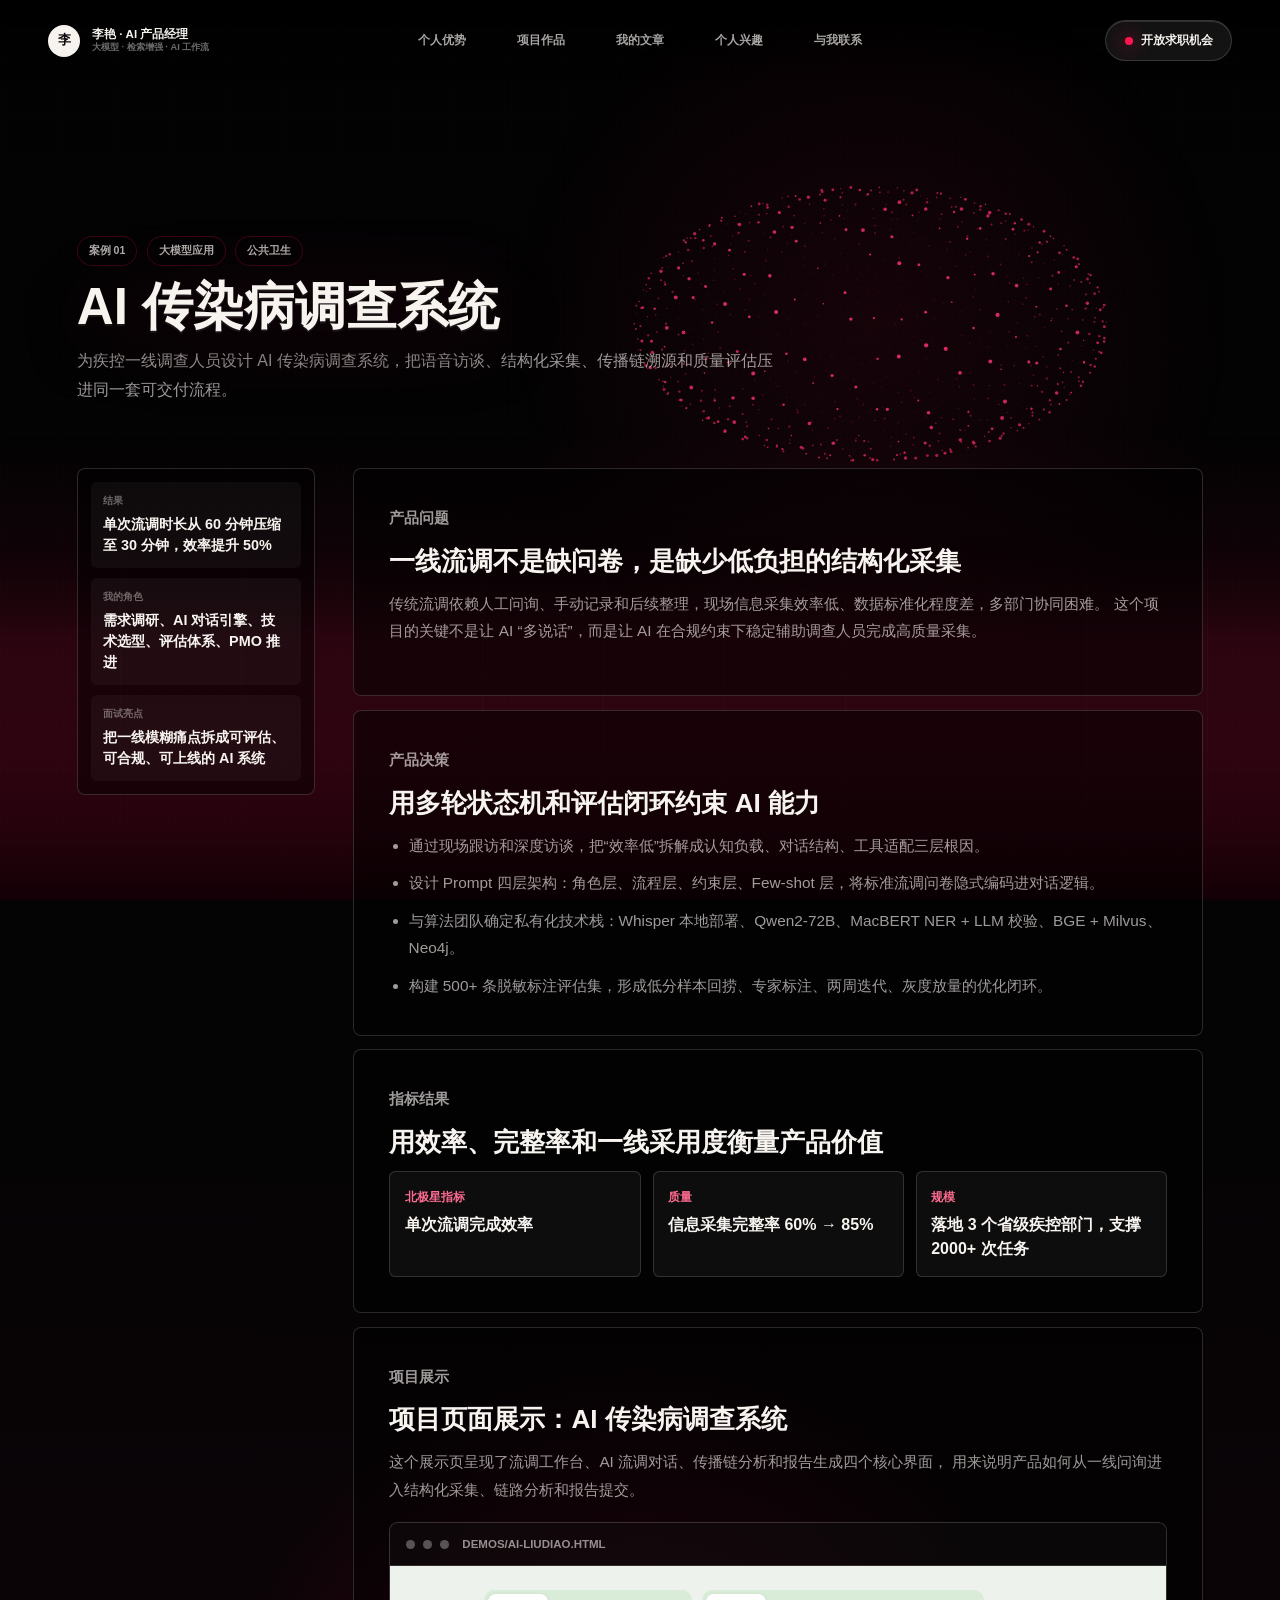
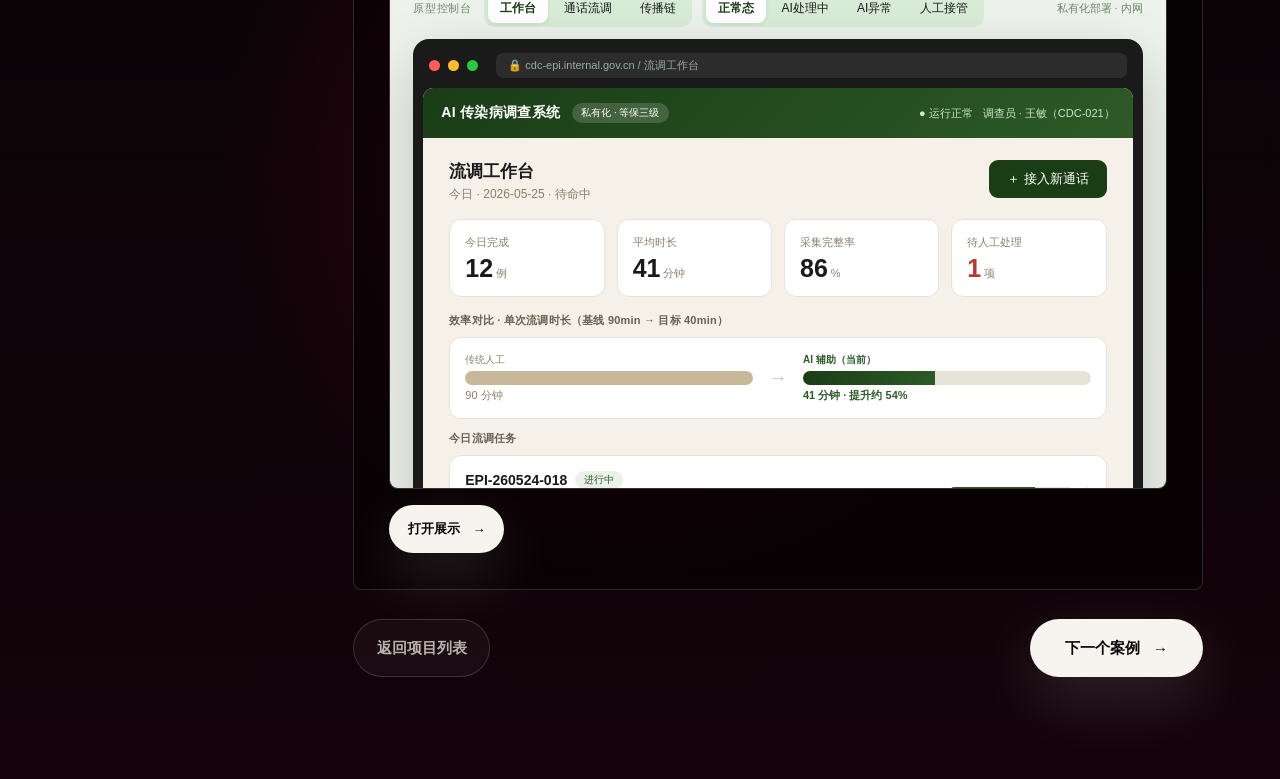
==== commit baef6d59: "Initial commit: liyanai.com website" ====
--- a/cases/agent.html
+++ b/cases/agent.html
@@ -51,7 +51,7 @@
         <aside class="detail-side reveal">
           <div>
             <span>结果</span>
-            <strong>单次流调 90 分钟 → 40 分钟，效率提升 50%</strong>
+            <strong>单次流调时长从 60 分钟压缩至 30 分钟，效率提升 50%</strong>
           </div>
           <div>
             <span>我的角色</span>
